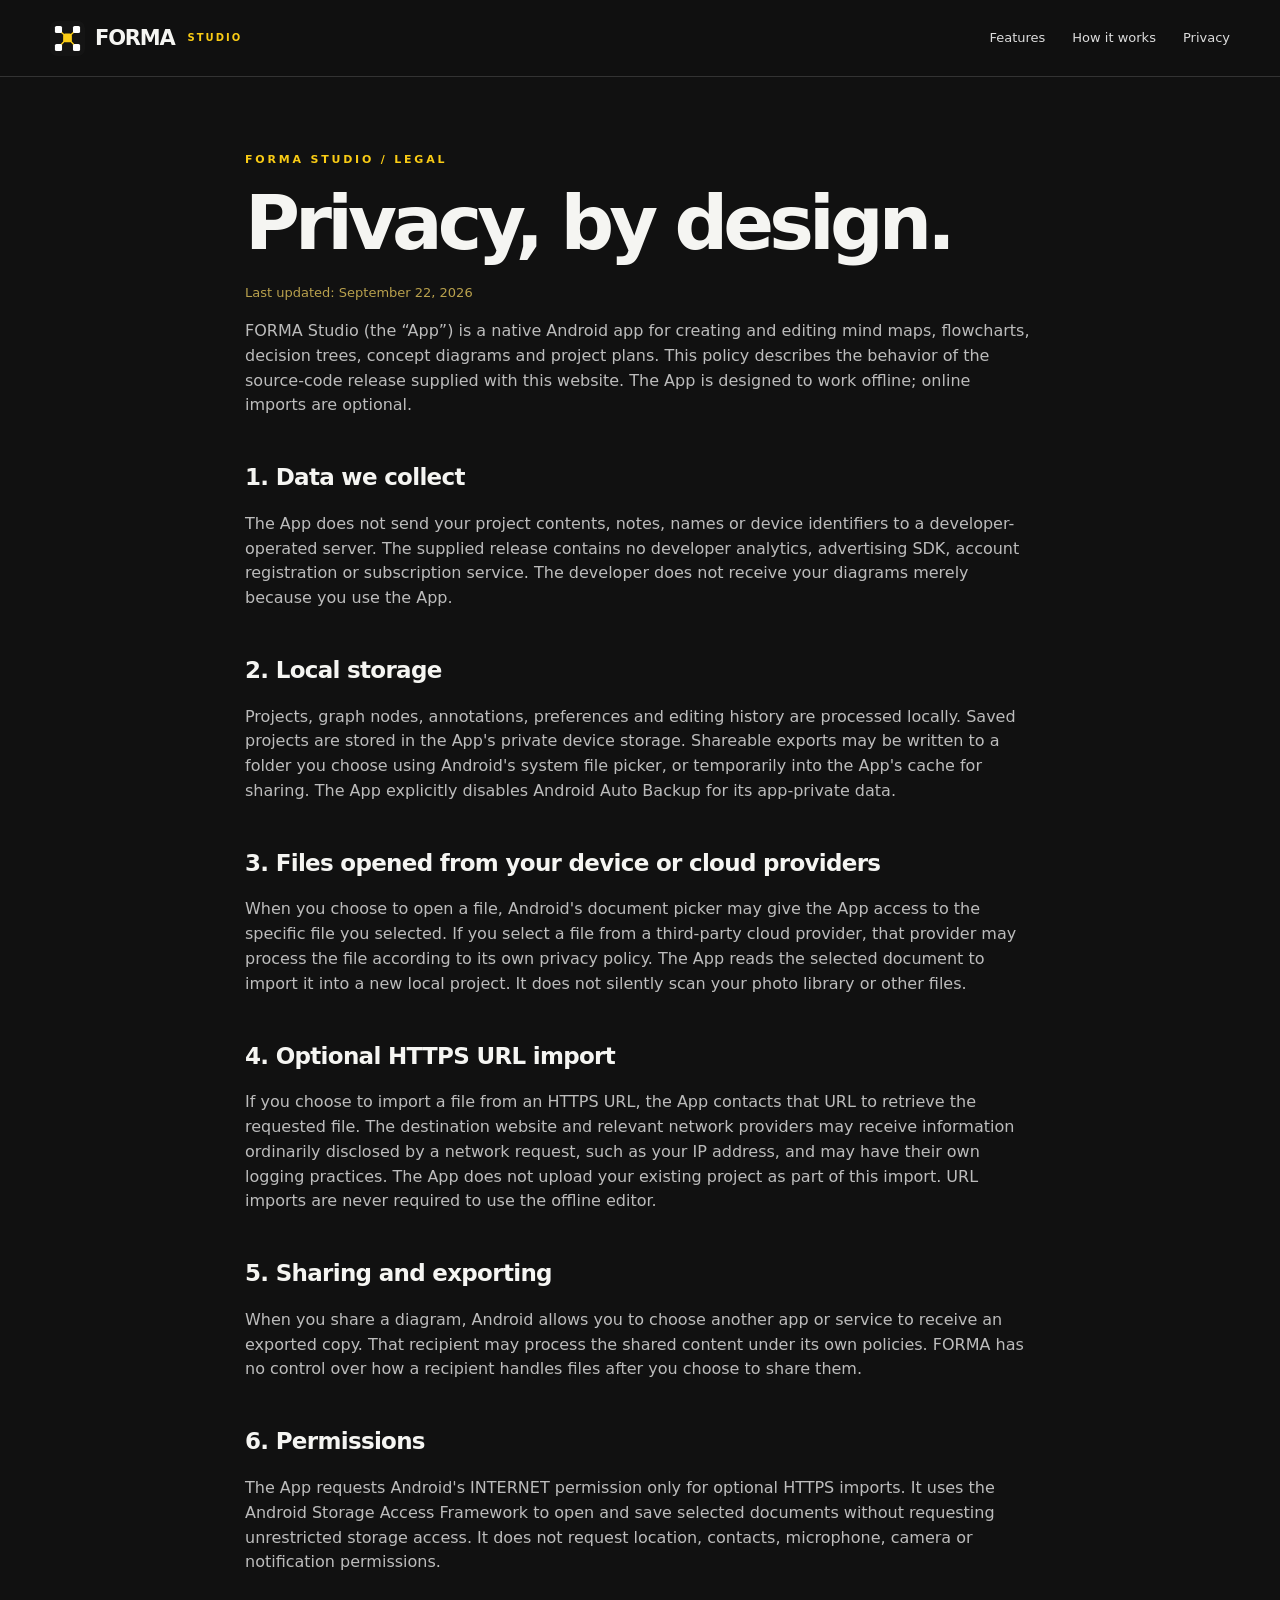
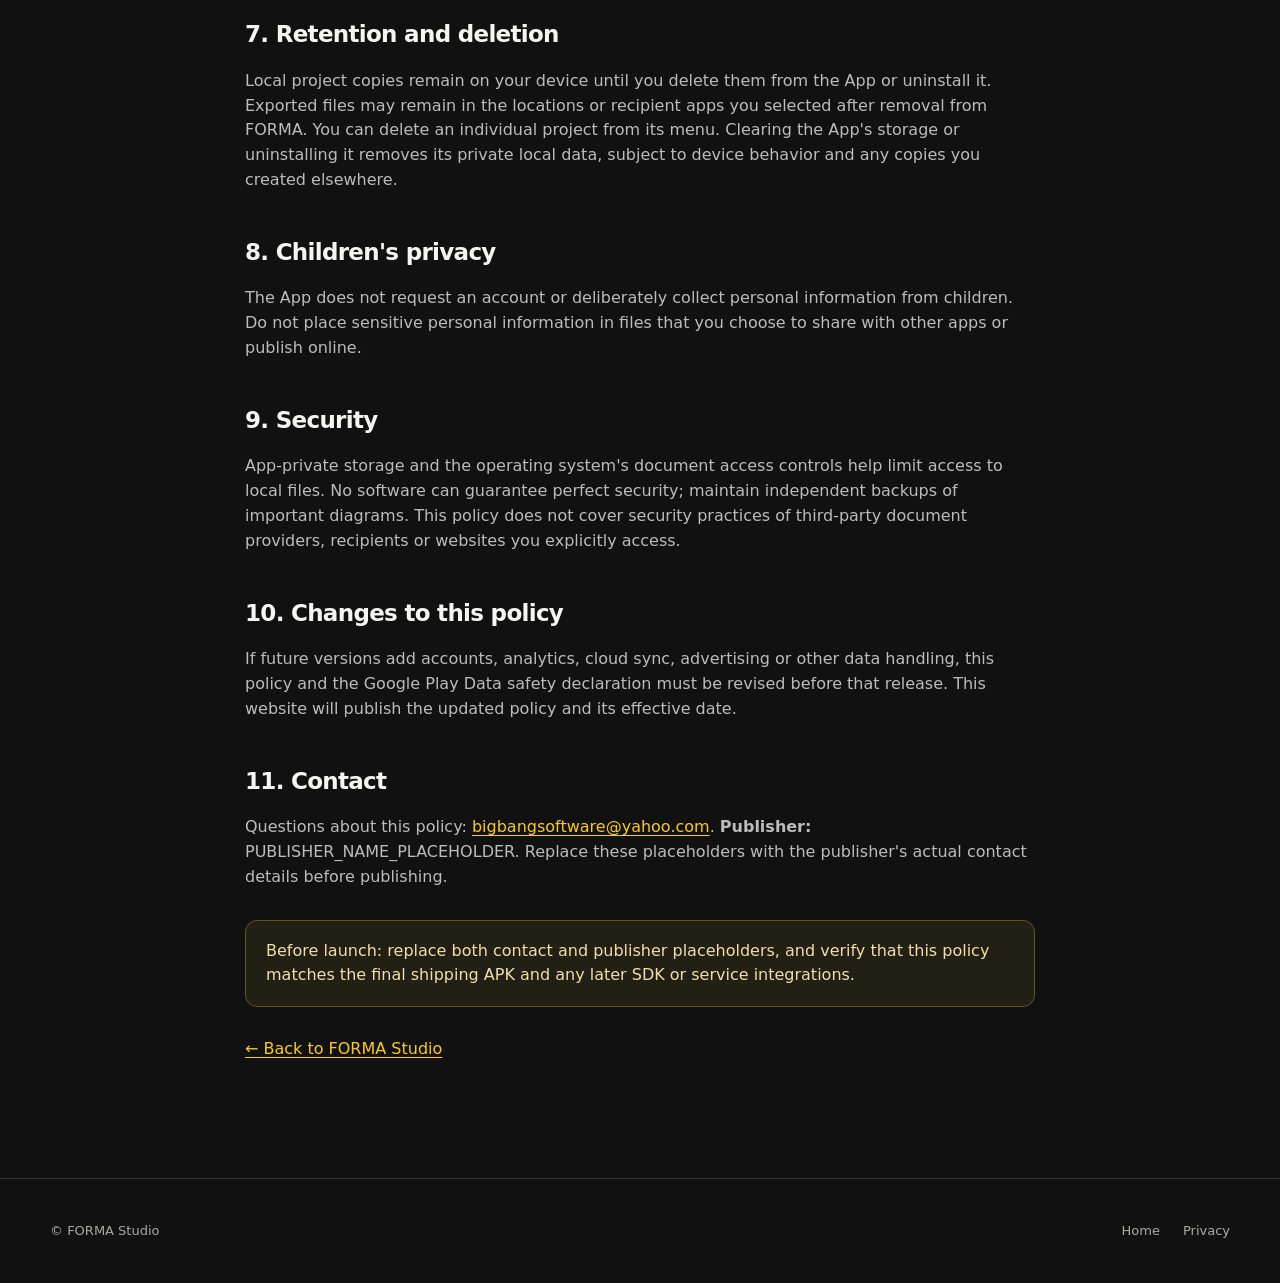
==== privacy.html @ e55763dd "Add files via upload" ====
<!doctype html><html lang="en"><head><meta charset="utf-8"><meta name="viewport" content="width=device-width,initial-scale=1"><meta name="theme-color" content="#141414"><meta name="robots" content="index,follow">
<title>Privacy Policy — FORMA Studio for Android</title><meta name="description" content="Learn how FORMA Studio stores projects on your Android device, handles optional HTTPS file imports, and lets you export and share your own diagrams.">
<link rel="icon" href="assets/logo.svg" type="image/svg+xml"><link rel="stylesheet" href="styles.css"></head><body><a class="skip" href="#main">Skip to content</a><header class="nav"><div class="wrap nav-inner"><a class="brand" href="index.html"><img src="assets/logo.svg" alt="">FORMA <small>STUDIO</small></a><nav class="navlinks" aria-label="Main navigation"><a href="index.html#features">Features</a><a href="index.html#workflow">How it works</a><a href="privacy.html" aria-current="page">Privacy</a></nav></div></header>
<main id="main" class="wrap policy"><div class="eyebrow">FORMA STUDIO / LEGAL</div><h1>Privacy, by design.</h1><p class="updated">Last updated: September 22, 2026</p>
<p>FORMA Studio (the “App”) is a native Android app for creating and editing mind maps, flowcharts, decision trees, concept diagrams and project plans. This policy describes the behavior of the source-code release supplied with this website. The App is designed to work offline; online imports are optional.</p>
<h2>1. Data we collect</h2><p>The App does not send your project contents, notes, names or device identifiers to a developer-operated server. The supplied release contains no developer analytics, advertising SDK, account registration or subscription service. The developer does not receive your diagrams merely because you use the App.</p>
<h2>2. Local storage</h2><p>Projects, graph nodes, annotations, preferences and editing history are processed locally. Saved projects are stored in the App's private device storage. Shareable exports may be written to a folder you choose using Android's system file picker, or temporarily into the App's cache for sharing. The App explicitly disables Android Auto Backup for its app-private data.</p>
<h2>3. Files opened from your device or cloud providers</h2><p>When you choose to open a file, Android's document picker may give the App access to the specific file you selected. If you select a file from a third-party cloud provider, that provider may process the file according to its own privacy policy. The App reads the selected document to import it into a new local project. It does not silently scan your photo library or other files.</p>
<h2>4. Optional HTTPS URL import</h2><p>If you choose to import a file from an HTTPS URL, the App contacts that URL to retrieve the requested file. The destination website and relevant network providers may receive information ordinarily disclosed by a network request, such as your IP address, and may have their own logging practices. The App does not upload your existing project as part of this import. URL imports are never required to use the offline editor.</p>
<h2>5. Sharing and exporting</h2><p>When you share a diagram, Android allows you to choose another app or service to receive an exported copy. That recipient may process the shared content under its own policies. FORMA has no control over how a recipient handles files after you choose to share them.</p>
<h2>6. Permissions</h2><p>The App requests Android's INTERNET permission only for optional HTTPS imports. It uses the Android Storage Access Framework to open and save selected documents without requesting unrestricted storage access. It does not request location, contacts, microphone, camera or notification permissions.</p>
<h2>7. Retention and deletion</h2><p>Local project copies remain on your device until you delete them from the App or uninstall it. Exported files may remain in the locations or recipient apps you selected after removal from FORMA. You can delete an individual project from its menu. Clearing the App's storage or uninstalling it removes its private local data, subject to device behavior and any copies you created elsewhere.</p>
<h2>8. Children's privacy</h2><p>The App does not request an account or deliberately collect personal information from children. Do not place sensitive personal information in files that you choose to share with other apps or publish online.</p>
<h2>9. Security</h2><p>App-private storage and the operating system's document access controls help limit access to local files. No software can guarantee perfect security; maintain independent backups of important diagrams. This policy does not cover security practices of third-party document providers, recipients or websites you explicitly access.</p>
<h2>10. Changes to this policy</h2><p>If future versions add accounts, analytics, cloud sync, advertising or other data handling, this policy and the Google Play Data safety declaration must be revised before that release. This website will publish the updated policy and its effective date.</p>
<h2>11. Contact</h2><p>Questions about this policy: <a href="mailto:bigbangsoftware@yahoo.com">bigbangsoftware@yahoo.com</a>. <strong>Publisher:</strong> PUBLISHER_NAME_PLACEHOLDER. Replace these placeholders with the publisher's actual contact details before publishing.</p>
<p class="notice">Before launch: replace both contact and publisher placeholders, and verify that this policy matches the final shipping APK and any later SDK or service integrations.</p>
<p><a href="index.html">← Back to FORMA Studio</a></p></main><footer class="footer"><div class="wrap footer-inner"><span>© FORMA Studio</span><div class="footer-links"><a href="index.html">Home</a><a href="privacy.html">Privacy</a></div></div></footer></body></html>
---- styles.css ----
:root{color-scheme:dark;--bg:#111;--surface:#191919;--soft:#222;--ink:#f5f5f2;--muted:#aaa9a3;--yellow:#facc15;--line:#353535;--max:1180px}*{box-sizing:border-box}html{scroll-behavior:smooth}body{margin:0;background:var(--bg);color:var(--ink);font-family:Inter,ui-sans-serif,system-ui,-apple-system,BlinkMacSystemFont,"Segoe UI",sans-serif;line-height:1.55;-webkit-font-smoothing:antialiased}a{color:inherit;text-decoration:none}a:focus-visible,button:focus-visible{outline:2px solid var(--yellow);outline-offset:4px}button{font:inherit;cursor:pointer}.wrap{width:min(var(--max),calc(100% - 48px));margin:auto}.skip{position:absolute;left:-9999px;top:10px;z-index:100;background:var(--yellow);color:#111;padding:10px}.skip:focus{left:10px}.nav{position:sticky;top:0;z-index:10;backdrop-filter:blur(18px);background:#111e;border-bottom:1px solid #333}.nav-inner{min-height:76px;display:flex;align-items:center;gap:26px}.brand{display:flex;align-items:center;gap:10px;font-size:21px;letter-spacing:-1.2px;font-weight:800}.brand img{width:35px;height:35px}.brand small{color:var(--yellow);font-size:10px;letter-spacing:2px;margin-left:3px}.navlinks{display:flex;gap:27px;margin-left:auto;align-items:center;font-size:13px;color:#ddd}.navlinks a:hover,.footer a:hover{color:var(--yellow)}.navcta,.button-primary{background:var(--yellow);color:#141414;font-weight:750;border-radius:10px;padding:12px 18px;display:inline-flex;align-items:center;justify-content:center;gap:9px;transition:transform .2s}.navcta:hover,.button-primary:hover{transform:translateY(-2px)}.button-secondary{border:1px solid #5a5a5a;border-radius:10px;padding:12px 18px;display:inline-flex;align-items:center;justify-content:center;font-weight:650}.button-secondary:hover{border-color:#facc15}.hero{padding:110px 0 86px}.eyebrow{font-size:11px;color:var(--yellow);font-weight:750;letter-spacing:2.8px;text-transform:uppercase}.hero h1{max-width:940px;font-size:clamp(53px,8.3vw,110px);line-height:1.02;letter-spacing:-.075em;margin:20px 0 28px;font-weight:800}.hero h1 em{color:var(--yellow);font-style:normal}.lede{font-size:clamp(17px,2.2vw,22px);line-height:1.6;color:#b7b7b3;max-width:670px;margin:0 0 34px}.cta{display:flex;gap:12px;flex-wrap:wrap}.micro{font-size:12px;color:var(--muted);margin-top:20px}.hero-art{position:relative;margin-top:70px;border-radius:24px;overflow:hidden;border:1px solid #383838;box-shadow:0 34px 90px #0008}.hero-art img{width:100%;display:block}.section{padding:108px 0;border-top:1px solid #2b2b2b}.section-header{display:flex;align-items:end;justify-content:space-between;gap:30px;margin-bottom:43px}.section h2{font-size:clamp(37px,5vw,64px);line-height:1.08;letter-spacing:-.065em;max-width:720px;margin:14px 0 0}.section-header p{max-width:310px;color:var(--muted);font-size:15px}.grid{display:grid;grid-template-columns:repeat(3,minmax(0,1fr));gap:15px}.feature{background:var(--surface);border:1px solid var(--line);border-radius:18px;padding:28px;min-height:236px;transition:border-color .2s}.feature:hover{border-color:#6c6036}.feature img{width:30px;height:30px;margin-bottom:23px}.feature h3{font-size:19px;letter-spacing:-.03em;margin:0 0 10px}.feature p{color:var(--muted);font-size:14px;margin:0}.steps{display:grid;grid-template-columns:repeat(3,1fr);gap:14px;counter-reset:step}.step{border-top:1px solid var(--yellow);padding:25px 6px 5px}.step strong{font-size:42px;letter-spacing:-.05em;color:var(--yellow);display:block}.step h3{font-size:22px;margin:10px 0}.step p{color:var(--muted);font-size:14px;max-width:290px}.showcase{background:#f4f4ef;color:#141414;padding:86px 0}.showcase .eyebrow{color:#846a00}.showcase h2{font-size:clamp(37px,5vw,64px);letter-spacing:-.06em;line-height:1.1;max-width:640px;margin:14px 0 24px}.showcase p{max-width:570px;color:#484848}.mock-window{background:#161616;border-radius:18px;overflow:hidden;border:1px solid #3d3d3d;box-shadow:0 20px 55px #1113}.mock-window img{width:100%;display:block}.showcase-layout{display:grid;grid-template-columns:.8fr 1.2fr;align-items:center;gap:45px}.tagrow{display:flex;gap:8px;flex-wrap:wrap;margin-top:28px}.tag{border:1px solid #bbb;border-radius:50px;font-size:12px;padding:7px 12px}.privacy-banner{border:1px solid #4c4323;background:#1e1c15;border-radius:20px;padding:42px;display:grid;grid-template-columns:1fr auto;gap:25px;align-items:center}.privacy-banner h2{font-size:clamp(30px,4vw,46px);line-height:1.1;letter-spacing:-.055em;margin:12px 0}.privacy-banner p{max-width:650px;color:#bcb9ae;margin-bottom:0}.footer{border-top:1px solid var(--line);padding:42px 0;color:var(--muted);font-size:13px}.footer-inner{display:flex;align-items:center;gap:22px;flex-wrap:wrap}.footer-links{margin-left:auto;display:flex;gap:23px;flex-wrap:wrap}.policy{max-width:790px;padding:74px 0 100px}.policy h1{font-size:clamp(46px,7vw,75px);letter-spacing:-.065em;line-height:1.05;margin:16px 0 20px}.policy h2{margin:42px 0 9px;font-size:23px;letter-spacing:-.03em}.policy p,.policy li{color:#bcbcbc}.policy a{color:var(--yellow);text-decoration:underline;text-underline-offset:3px}.policy .updated{color:#b9a14d;font-size:13px}.policy ul{padding-left:20px}.policy .notice{border:1px solid #64551b;background:#221f14;padding:18px 20px;border-radius:12px;color:#f1dfab;margin:30px 0}.visually-hidden{position:absolute;width:1px;height:1px;overflow:hidden;clip:rect(0,0,0,0)}@media(max-width:800px){.navlinks>a:not(.navcta){display:none}.hero{padding-top:75px}.hero-art{margin-top:43px}.section{padding:75px 0}.section-header{display:block}.section-header p{margin-top:22px}.grid{grid-template-columns:1fr 1fr}.showcase-layout{grid-template-columns:1fr}.privacy-banner{grid-template-columns:1fr}.footer-links{margin-left:0}}@media(max-width:560px){.wrap{width:min(var(--max),calc(100% - 32px))}.hero h1{font-size:54px}.nav-inner{min-height:66px}.navcta{padding:10px 12px}.grid,.steps{grid-template-columns:1fr}.feature{min-height:0}.section h2{font-size:42px}.hero-art{border-radius:13px}.privacy-banner{padding:24px}.footer-inner{display:block}.footer-links{margin-top:20px}.showcase{padding:70px 0}}@media(prefers-reduced-motion:reduce){html{scroll-behavior:auto}*,*::before,*::after{transition:none!important;animation:none!important}}

.share-layout{display:grid;grid-template-columns:.82fr 1.18fr;align-items:center;gap:45px}.share-layout p{color:var(--muted);max-width:510px}.share-visual{display:block;width:100%;height:auto;border:1px solid #454545;border-radius:18px;box-shadow:0 24px 65px #0008}.share-layout h2{font-size:clamp(36px,4.5vw,60px);letter-spacing:-.065em;line-height:1.08;margin:15px 0 24px}@media(max-width:800px){.share-layout{grid-template-columns:1fr;gap:24px}}
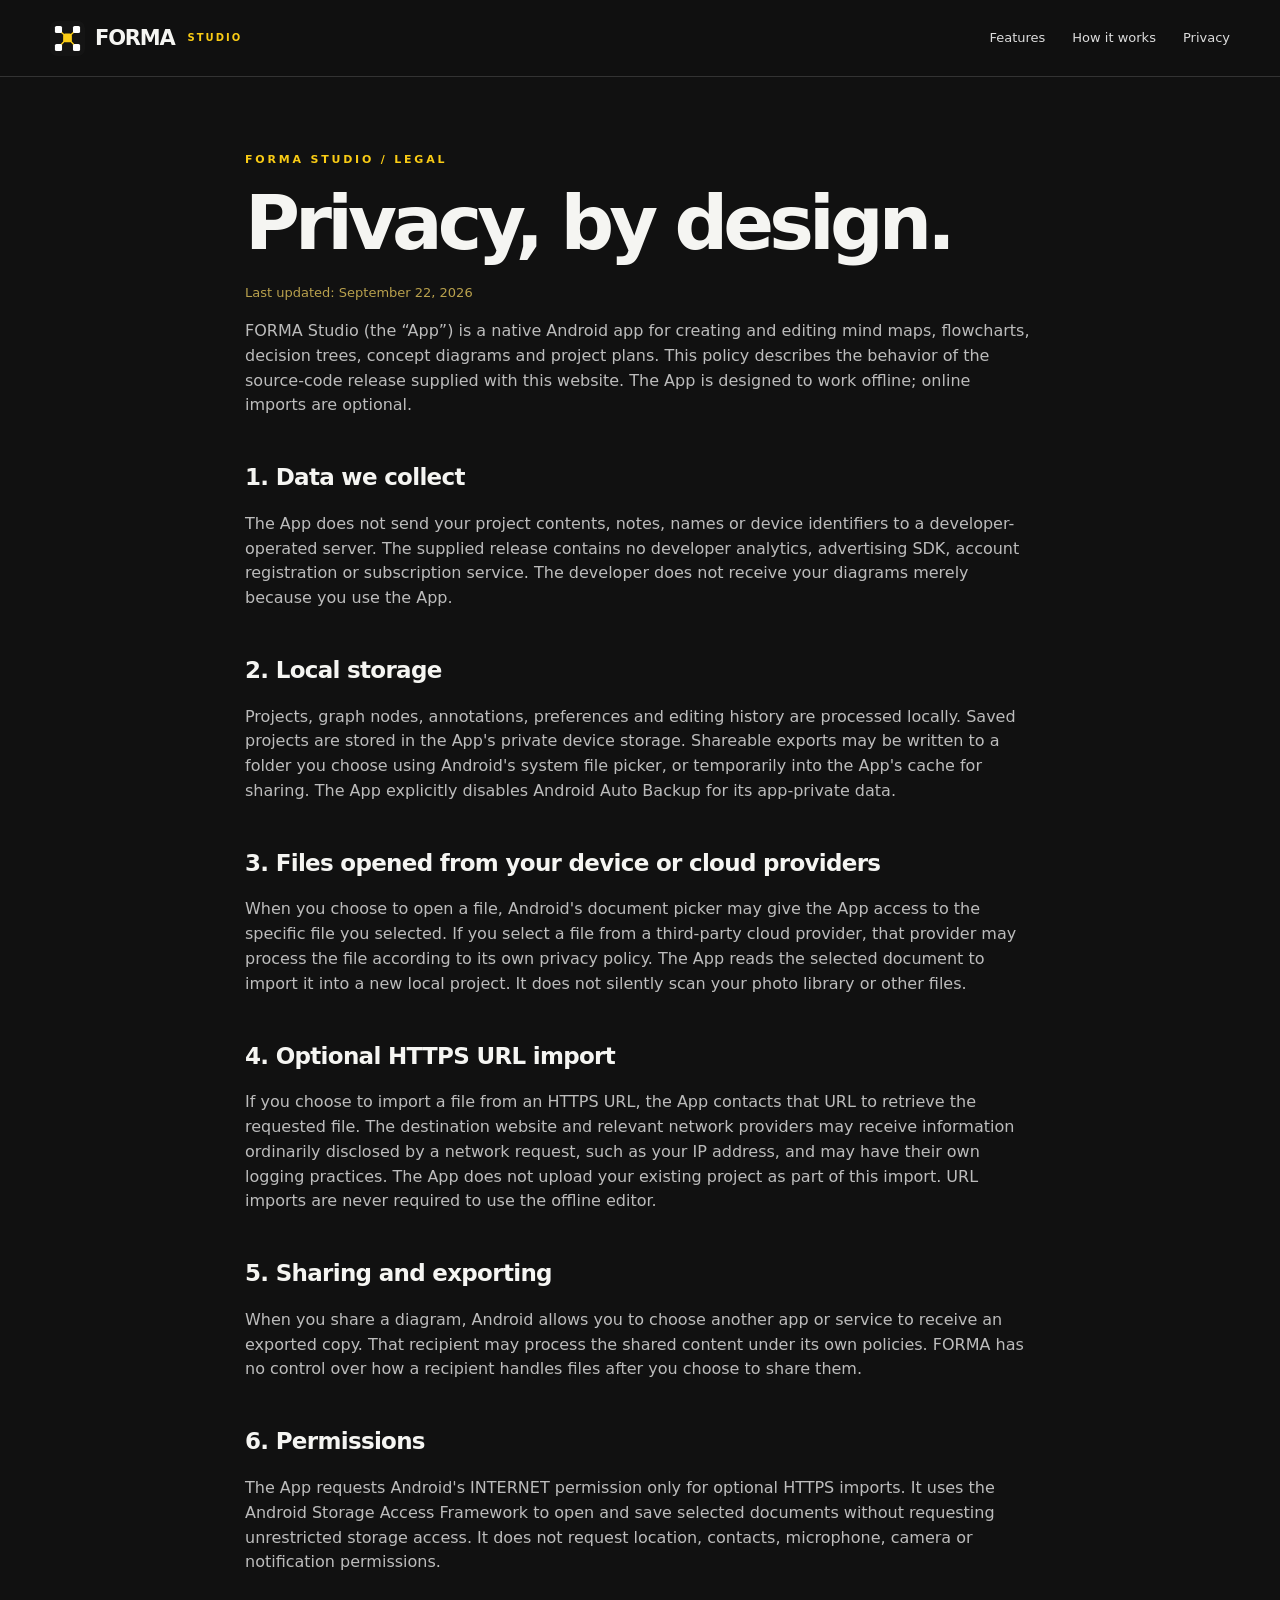
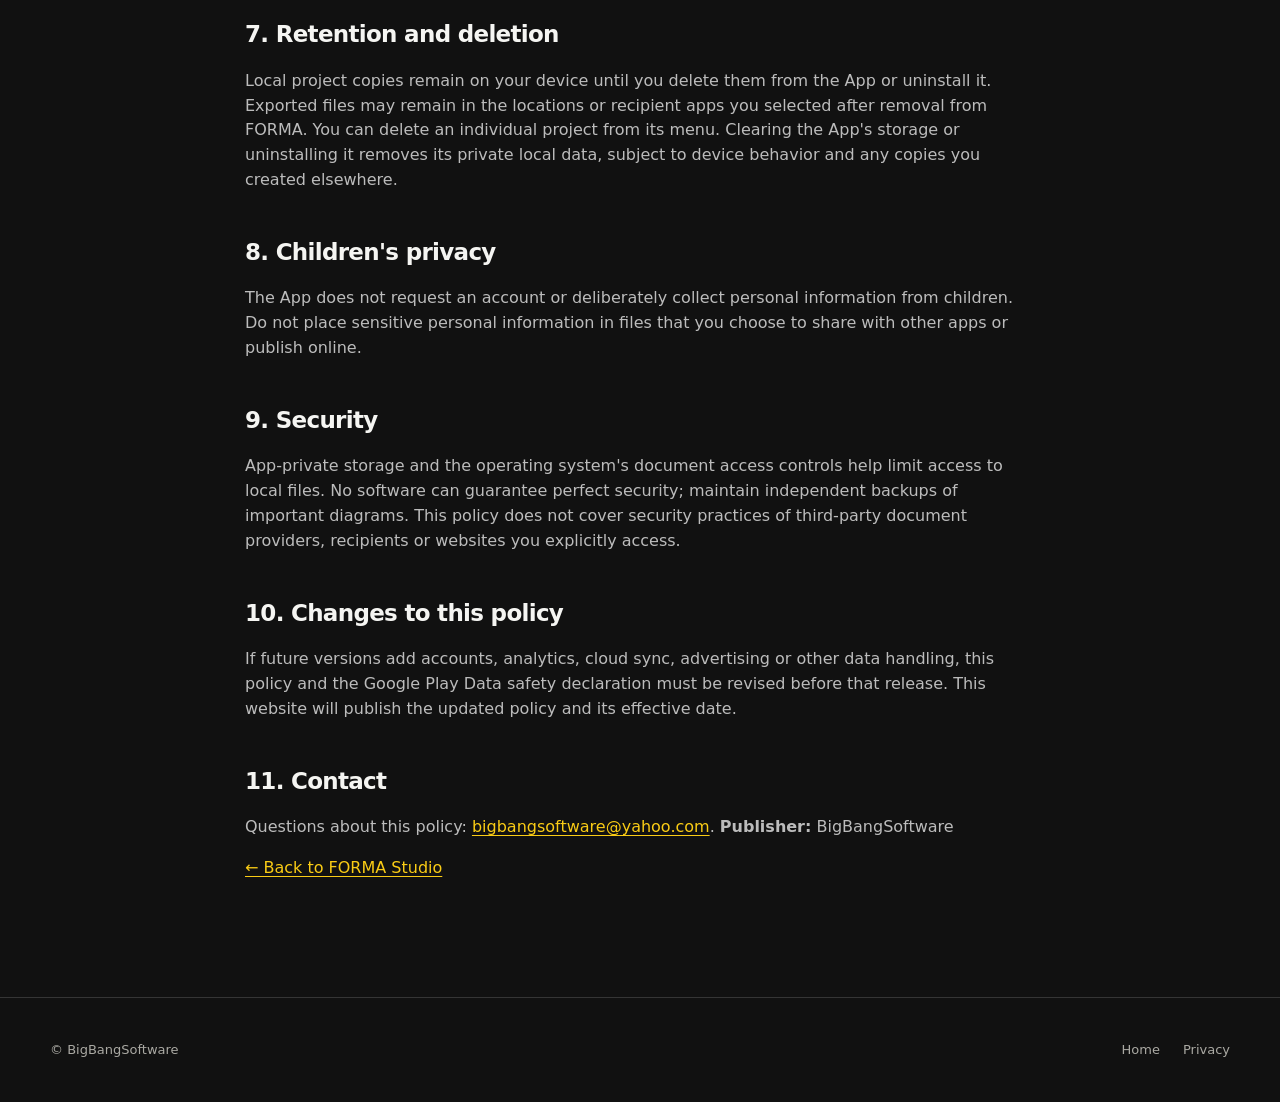
==== commit 40d70497: "Update privacy.html" ====
--- a/privacy.html
+++ b/privacy.html
@@ -13,6 +13,5 @@
 <h2>8. Children's privacy</h2><p>The App does not request an account or deliberately collect personal information from children. Do not place sensitive personal information in files that you choose to share with other apps or publish online.</p>
 <h2>9. Security</h2><p>App-private storage and the operating system's document access controls help limit access to local files. No software can guarantee perfect security; maintain independent backups of important diagrams. This policy does not cover security practices of third-party document providers, recipients or websites you explicitly access.</p>
 <h2>10. Changes to this policy</h2><p>If future versions add accounts, analytics, cloud sync, advertising or other data handling, this policy and the Google Play Data safety declaration must be revised before that release. This website will publish the updated policy and its effective date.</p>
-<h2>11. Contact</h2><p>Questions about this policy: <a href="mailto:bigbangsoftware@yahoo.com">bigbangsoftware@yahoo.com</a>. <strong>Publisher:</strong> PUBLISHER_NAME_PLACEHOLDER. Replace these placeholders with the publisher's actual contact details before publishing.</p>
-<p class="notice">Before launch: replace both contact and publisher placeholders, and verify that this policy matches the final shipping APK and any later SDK or service integrations.</p>
-<p><a href="index.html">← Back to FORMA Studio</a></p></main><footer class="footer"><div class="wrap footer-inner"><span>© FORMA Studio</span><div class="footer-links"><a href="index.html">Home</a><a href="privacy.html">Privacy</a></div></div></footer></body></html>
+<h2>11. Contact</h2><p>Questions about this policy: <a href="mailto:bigbangsoftware@yahoo.com">bigbangsoftware@yahoo.com</a>. <strong>Publisher:</strong> BigBangSoftware</p>
+<p><a href="index.html">← Back to FORMA Studio</a></p></main><footer class="footer"><div class="wrap footer-inner"><span>© BigBangSoftware</span><div class="footer-links"><a href="index.html">Home</a><a href="privacy.html">Privacy</a></div></div></footer></body></html>
